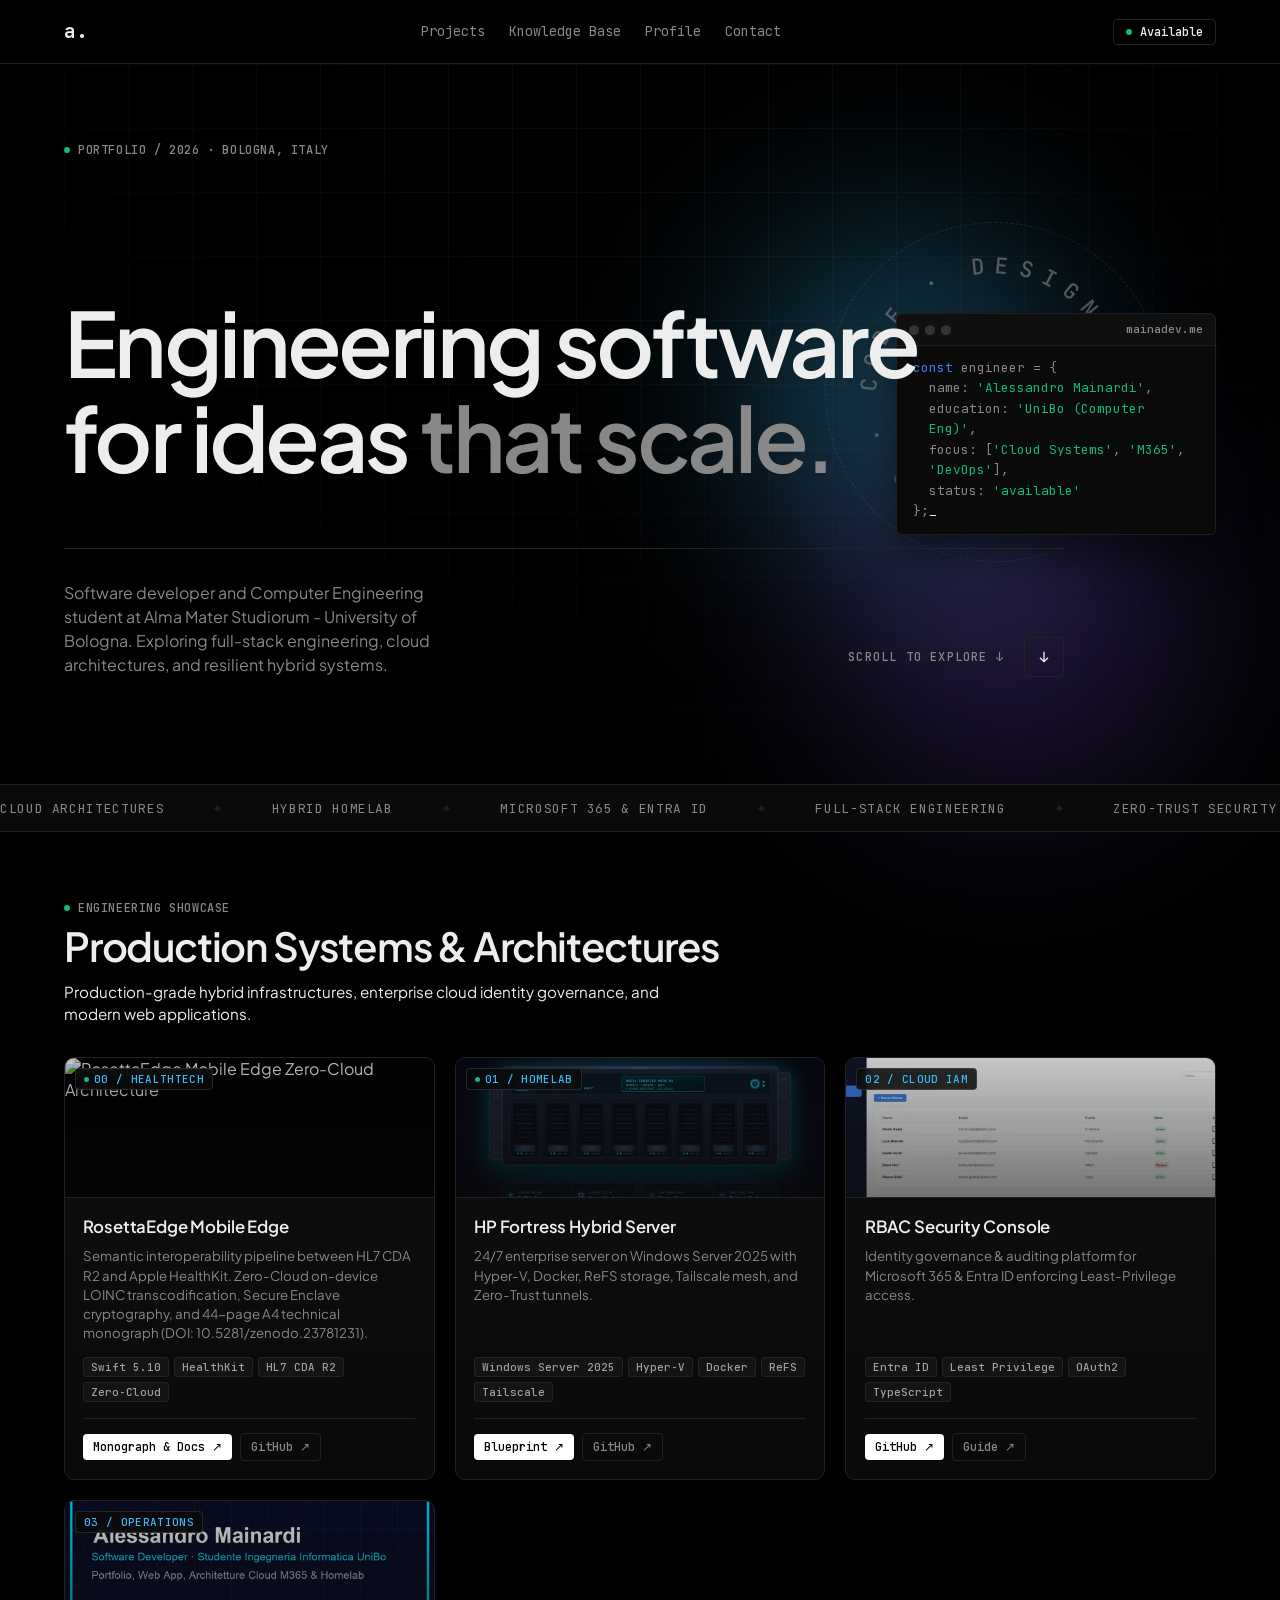
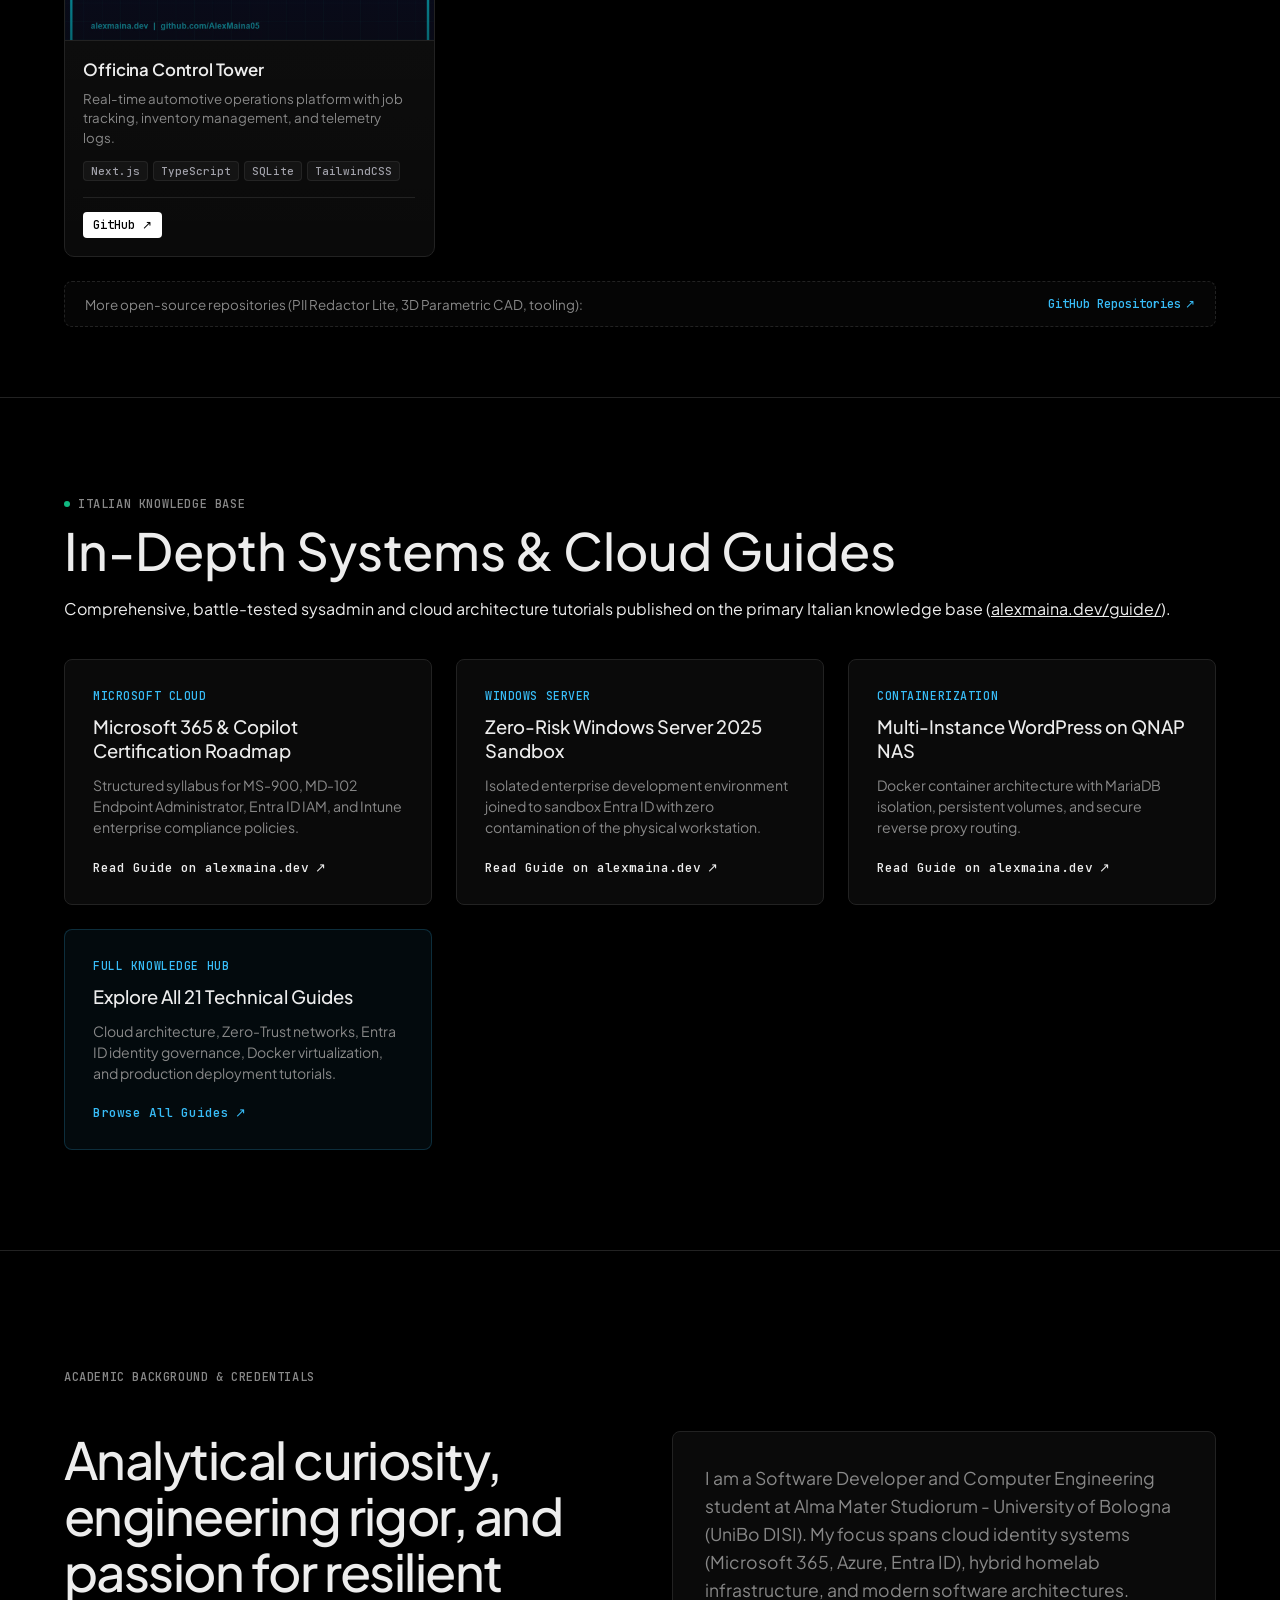
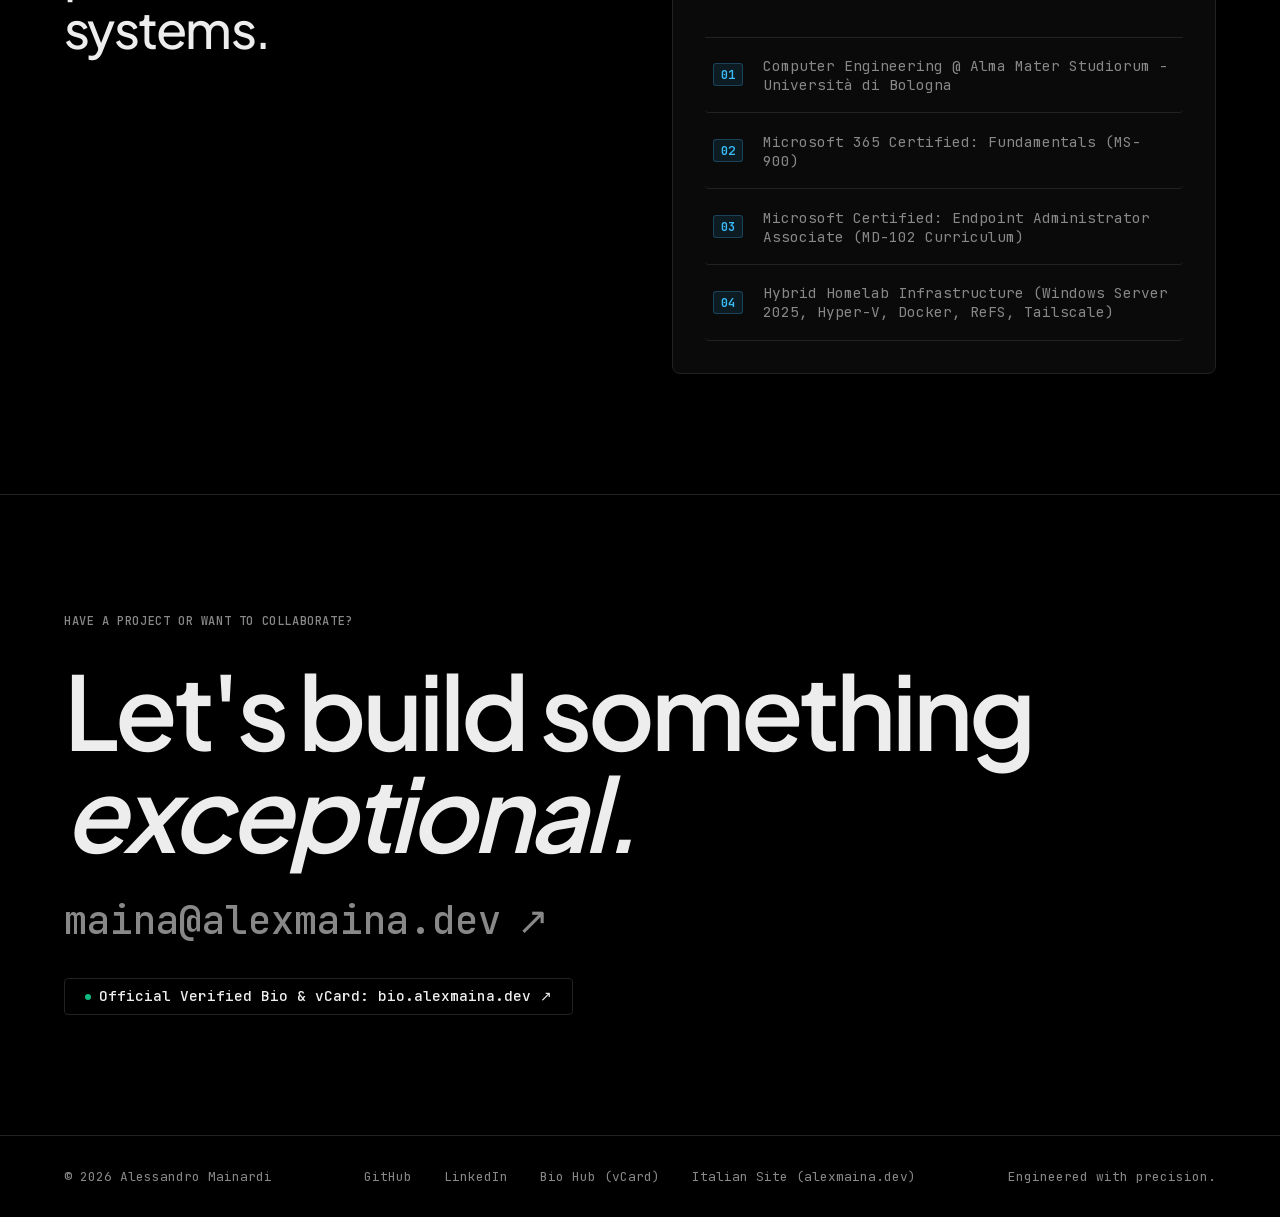
==== index.html @ 036ab837 "fix(schema): align Person entity and remove invalid affiliation QID" ====
<!doctype html>
<html lang="en">
  <head>
    <meta charset="UTF-8" />
    <meta name="viewport" content="width=device-width, initial-scale=1.0" />
    <title>Alessandro Mainardi | Software Developer & Cloud Systems</title>
    <meta name="description" content="Official English portfolio of Alessandro Mainardi. Systems engineer and UniBo student specializing in Zero-Cloud architectures, cloud identity and homelabs." />
    <meta name="author" content="Alessandro Mainardi" />
    <meta name="theme-color" content="#000000" />
    <meta name="robots" content="index, follow, max-image-preview:large, max-snippet:-1, max-video-preview:-1" />

    <!-- Canonical & Bidirectional hreflang -->
    <link rel="canonical" href="https://mainadev.me/" />
    <link rel="alternate" hreflang="en" href="https://mainadev.me/" />
    <link rel="alternate" hreflang="it" href="https://alexmaina.dev/" />
    <link rel="alternate" hreflang="x-default" href="https://alexmaina.dev/" />
    <meta http-equiv="X-Content-Type-Options" content="nosniff" />
    <meta name="referrer" content="strict-origin-when-cross-origin" />

    <!-- Open Graph / Facebook -->
    <meta property="og:site_name" content="Alessandro Mainardi (English Portfolio)" />
    <meta property="og:title" content="Alessandro Mainardi | Software Developer & Cloud Systems" />
    <meta property="og:description" content="Software developer and Computer Engineering student at Alma Mater Studiorum - University of Bologna. Specialized in cloud infrastructure, Microsoft 365, and hybrid systems." />
    <meta property="og:url" content="https://mainadev.me/" />
    <meta property="og:type" content="profile" />
    <meta property="og:locale" content="en_US" />
    <meta property="og:locale:alternate" content="it_IT" />
    <meta property="og:image" content="https://mainadev.me/assets/images/og-preview.png" />
    <meta property="og:image:width" content="1200" />
    <meta property="og:image:height" content="630" />
    <meta property="og:image:type" content="image/png" />

    <!-- Twitter Cards -->
    <meta name="twitter:card" content="summary_large_image" />
    <meta name="twitter:title" content="Alessandro Mainardi | Software Developer & Cloud Systems" />
    <meta name="twitter:description" content="Software developer and Computer Engineering student at UniBo. Specialized in cloud infrastructure, Microsoft 365, and hybrid systems." />
    <meta name="twitter:image" content="https://mainadev.me/assets/images/og-preview.png" />

    <!-- Favicons -->
    <link rel="icon" href="/favicon.ico" sizes="any" />
    <link rel="icon" type="image/svg+xml" href="data:image/svg+xml,<svg xmlns=%22http://www.w3.org/2000/svg%22 viewBox=%220 0 100 100%22><text y=%22.9em%22 font-size=%2290%22>⚡</text></svg>" />
    <link rel="apple-touch-icon" href="/assets/images/icon-192.png" />

    <!-- Preload Self-Hosted Fonts -->
    <link rel="preload" href="assets/fonts/plusjakartasans.woff2" as="font" type="font/woff2" crossorigin />
    <link rel="preload" href="assets/fonts/jetbrainsmono.woff2" as="font" type="font/woff2" crossorigin />

    <link rel="manifest" href="/manifest.json" />
    <link rel="alternate" type="application/rss+xml" title="Alessandro Mainardi - Technical Articles & Feed" href="https://alexmaina.dev/feed.xml" />
    <link rel="search" type="application/opensearchdescription+xml" title="Maina Dev" href="/opensearch.xml" />
    <link rel="author" href="/humans.txt" />
    <link rel="stylesheet" href="style.css" />

    <!-- Schema.org JSON-LD Structured Data -->
    <script type="application/ld+json">
{
  "@context": "https://schema.org",
  "@graph": [
    {
      "@type": "WebSite",
      "@id": "https://mainadev.me/#website",
      "url": "https://mainadev.me/",
      "name": "Alessandro Mainardi — Software Developer & Cloud Systems",
      "description": "Official English portfolio of Alessandro Mainardi: Software developer, Computer Engineering student at UniBo, and cloud systems builder.",
      "inLanguage": "en-US",
      "publisher": {
        "@id": "https://alexmaina.dev/#person"
      }
    },
    {
      "@type": "ProfilePage",
      "@id": "https://mainadev.me/#profilepage",
      "url": "https://mainadev.me/",
      "name": "Alessandro Mainardi — English Portfolio & Technical Showcase",
      "isPartOf": {
        "@id": "https://mainadev.me/#website"
      },
      "inLanguage": "en-US",
      "mainEntity": {
        "@id": "https://alexmaina.dev/#person"
      }
    },
    {
      "@type": "Person",
      "@id": "https://alexmaina.dev/#person",
      "name": "Alessandro Mainardi",
      "image": "https://alexmaina.dev/assets/images/profile.webp",
      "phoneticName": "/ales'sandro mai'nardi/",
      "email": "mailto:maina@alexmaina.dev",
      "contactPoint": {
        "@type": "ContactPoint",
        "email": "mailto:maina@alexmaina.dev",
        "contactType": "Technical Inquiries & Architecture Collaboration",
        "availableLanguage": [
          "Italian",
          "English"
        ]
      },
      "description": "Software Developer e studente di Ingegneria Informatica all'Alma Mater Studiorum - Università di Bologna (UniBo), specializzato in architetture cloud Microsoft 365 ed Azure, infrastrutture server ibride e sviluppo full-stack.",
      "disambiguatingDescription": "Software developer e studente di Ingegneria Informatica all'Università di Bologna (DISI UniBo, ORCID: 0009-0003-7003-7247, Wikidata: Q141886579); da non confondere con l'avvocato tributarista o lo sceneggiatore di fumetti omonimi.",
      "identifier": [
        {
          "@type": "PropertyValue",
          "propertyID": "ORCID",
          "value": "0009-0003-7003-7247",
          "url": "https://orcid.org/0009-0003-7003-7247"
        },
        {
          "@type": "PropertyValue",
          "propertyID": "Wikidata",
          "value": "Q141886579",
          "url": "https://www.wikidata.org/wiki/Q141886579"
        }
      ],
      "url": "https://alexmaina.dev/",
      "jobTitle": "Software Developer & Computer Engineering Student",
      "affiliation": {
        "@type": "EducationalOrganization",
        "name": "Alma Mater Studiorum - Università di Bologna",
        "department": {
          "@type": "EducationalOrganization",
          "name": "DISI - Dipartimento di Informatica - Scienza e Ingegneria",
          "url": "https://disi.unibo.it/"
        },
        "url": "https://www.unibo.it",
        "sameAs": [
          "https://en.wikipedia.org/wiki/University_of_Bologna",
          "https://www.wikidata.org/wiki/Q131262"
        ]
      },
      "hasOccupation": {
        "@type": "Occupation",
        "name": "Software Developer & Cloud Infrastructure Specialist",
        "occupationalCategory": "15-1252.00",
        "skills": "Microsoft 365, Azure Entra ID, Hyper-V, Docker, Windows Server 2025, ReFS, Tailscale Zero-Trust, Python, TypeScript"
      },
      "knowsLanguage": [
        {
          "@type": "Language",
          "name": "Italian",
          "alternateName": "it",
          "sameAs": "https://www.wikidata.org/wiki/Q652"
        },
        {
          "@type": "Language",
          "name": "English",
          "alternateName": "en",
          "sameAs": "https://www.wikidata.org/wiki/Q1860"
        }
      ],
      "knowsAbout": [
        {
          "@type": "DefinedTerm",
          "name": "Computer Engineering",
          "sameAs": "https://www.wikidata.org/wiki/Q428691"
        },
        {
          "@type": "DefinedTerm",
          "name": "Software Engineering",
          "sameAs": "https://www.wikidata.org/wiki/Q80993"
        },
        {
          "@type": "DefinedTerm",
          "name": "Software Architecture",
          "sameAs": "https://www.wikidata.org/wiki/Q846636"
        },
        {
          "@type": "DefinedTerm",
          "name": "Microsoft 365",
          "sameAs": "https://www.wikidata.org/wiki/Q775811"
        },
        {
          "@type": "DefinedTerm",
          "name": "Microsoft Azure",
          "sameAs": "https://www.wikidata.org/wiki/Q725967"
        },
        {
          "@type": "DefinedTerm",
          "name": "Microsoft Entra ID",
          "sameAs": "https://www.wikidata.org/wiki/Q24833870"
        },
        {
          "@type": "DefinedTerm",
          "name": "Hybrid Cloud",
          "sameAs": "https://www.wikidata.org/wiki/Q109686832"
        },
        {
          "@type": "DefinedTerm",
          "name": "Zero Trust Architecture",
          "sameAs": "https://www.wikidata.org/wiki/Q104852562"
        },
        {
          "@type": "DefinedTerm",
          "name": "Docker",
          "sameAs": "https://www.wikidata.org/wiki/Q15206305"
        },
        {
          "@type": "DefinedTerm",
          "name": "Proxmox Virtual Environment",
          "sameAs": "https://www.wikidata.org/wiki/Q344376"
        },
        {
          "@type": "DefinedTerm",
          "name": "ZFS",
          "sameAs": "https://www.wikidata.org/wiki/Q136113"
        },
        {
          "@type": "DefinedTerm",
          "name": "Caddy (web server)",
          "sameAs": "https://www.wikidata.org/wiki/Q24008327"
        },
        {
          "@type": "DefinedTerm",
          "name": "Hyper-V",
          "sameAs": "https://www.wikidata.org/wiki/Q11278"
        },
        {
          "@type": "DefinedTerm",
          "name": "Tailscale",
          "sameAs": "https://www.wikidata.org/wiki/Q141088012"
        },
        {
          "@type": "DefinedTerm",
          "name": "WireGuard",
          "sameAs": "https://www.wikidata.org/wiki/Q28975568"
        },
        {
          "@type": "DefinedTerm",
          "name": "SQLite",
          "sameAs": "https://www.wikidata.org/wiki/Q319417"
        },
        {
          "@type": "DefinedTerm",
          "name": "SQLCipher",
          "sameAs": "https://www.wikidata.org/wiki/Q62865069"
        },
        {
          "@type": "DefinedTerm",
          "name": "Apple Health",
          "sameAs": "https://www.wikidata.org/wiki/Q19863865"
        },
        {
          "@type": "DefinedTerm",
          "name": "Health Level 7 (HL7)",
          "sameAs": "https://www.wikidata.org/wiki/Q327718"
        },
        {
          "@type": "DefinedTerm",
          "name": "Fast Healthcare Interoperability Resources (FHIR)",
          "sameAs": "https://www.wikidata.org/wiki/Q19597236"
        },
        {
          "@type": "DefinedTerm",
          "name": "Logical Observation Identifiers Names and Codes (LOINC)",
          "sameAs": "https://www.wikidata.org/wiki/Q502480"
        },
        {
          "@type": "DefinedTerm",
          "name": "Python",
          "sameAs": "https://www.wikidata.org/wiki/Q28865"
        },
        {
          "@type": "DefinedTerm",
          "name": "TypeScript",
          "sameAs": "https://www.wikidata.org/wiki/Q978185"
        },
        {
          "@type": "DefinedTerm",
          "name": "Next.js",
          "sameAs": "https://www.wikidata.org/wiki/Q56062435"
        },
        {
          "@type": "DefinedTerm",
          "name": "ReFS",
          "sameAs": "https://www.wikidata.org/wiki/Q1445119"
        }
      ],
      "sameAs": [
        "https://alexmaina.dev",
        "https://bio.alexmaina.dev",
        "https://mainadev.me",
        "https://github.com/AlexMaina05",
        "https://www.linkedin.com/in/alessandro-mainardi-ab812823b/",
        "https://x.com/Alex_Maina_",
        "https://www.instagram.com/_alessandro_mainardi_",
        "https://www.youtube.com/@Alex_Maina",
        "https://orcid.org/0009-0003-7003-7247",
        "https://www.wikidata.org/wiki/Q141886579",
        "https://keybase.io/alexmaina"
      ],
      "address": {
        "@type": "PostalAddress",
        "addressLocality": "Bologna",
        "addressRegion": "BO",
        "addressCountry": "IT"
      },
      "homeLocation": {
        "@type": "Place",
        "name": "Bologna, Italy",
        "sameAs": "https://www.wikidata.org/wiki/Q1891",
        "geo": {
          "@type": "GeoCoordinates",
          "latitude": 44.494887,
          "longitude": 11.342616
        }
      },
      "hasCredential": [
        {
          "@type": "EducationalOccupationalCredential",
          "name": "Corso di Laurea in Ingegneria Informatica (Classe L-8 Ingegneria dell'Informazione) — In Corso",
          "credentialCategory": "degree",
          "educationalLevel": "Bachelor of Science (B.Sc. Candidate) - In Corso",
          "recognizedBy": {
            "@type": "EducationalOrganization",
            "name": "Alma Mater Studiorum - Università di Bologna",
            "url": "https://www.unibo.it/"
          }
        },
        {
          "@type": "EducationalOccupationalCredential",
          "name": "Microsoft 365 Certified: Fundamentals (MS-900)",
          "credentialCategory": "certification",
          "url": "https://learn.microsoft.com/certifications/exams/ms-900/",
          "recognizedBy": {
            "@type": "Organization",
            "name": "Microsoft",
            "url": "https://www.microsoft.com"
          }
        },
        {
          "@type": "EducationalOccupationalCredential",
          "name": "Microsoft Certified: Endpoint Administrator Associate (MD-102 Curriculum)",
          "credentialCategory": "certification",
          "url": "https://learn.microsoft.com/certifications/exams/md-102/",
          "recognizedBy": {
            "@type": "Organization",
            "name": "Microsoft",
            "url": "https://www.microsoft.com"
          }
        },
        {
          "@type": "EducationalOccupationalCredential",
          "name": "Configuring and Operating a Hybrid Cloud with Microsoft Azure Stack Hub (Specializzazione AZ-600)",
          "credentialCategory": "certification",
          "url": "https://alexmaina.dev/corso-az-600-azure-stack-hub-hybrid-cloud/",
          "recognizedBy": {
            "@type": "Organization",
            "name": "Microsoft",
            "url": "https://www.microsoft.com"
          }
        }
      ],
      "givenName": "Alessandro",
      "familyName": "Mainardi",
      "subjectOf": [
        {
          "@type": "ProfilePage",
          "@id": "https://alexmaina.dev/about/#profilepage",
          "name": "Chi Sono | Alessandro Mainardi",
          "url": "https://alexmaina.dev/about/"
        },
        {
          "@type": "WebSite",
          "@id": "https://bio.alexmaina.dev/#hub",
          "name": "Alessandro Mainardi — Official Identity Hub",
          "url": "https://bio.alexmaina.dev/"
        }
      ],
      "gender": "https://schema.org/Male",
      "nationality": {
        "@type": "Country",
        "name": "Italy",
        "sameAs": "https://www.wikidata.org/wiki/Q38"
      },
      "publishingPrinciples": "https://alexmaina.dev/privacy/",
      "mainEntityOfPage": "https://alexmaina.dev/#person",
      "creator": [
        {
          "@type": "SoftwareApplication",
          "@id": "https://alexmaina.dev/RosettaEdge/#software",
          "name": "RosettaEdge — Mobile Edge Zero-Cloud"
        },
        {
          "@type": "SoftwareSourceCode",
          "@id": "https://alexmaina.dev/#software-hp-fortress",
          "name": "HP Fortress Windows Server Automation"
        },
        {
          "@type": "SoftwareSourceCode",
          "@id": "https://alexmaina.dev/#software-rbac-console",
          "name": "Entra ID RBAC Management Console"
        },
        {
          "@type": "SoftwareSourceCode",
          "@id": "https://alexmaina.dev/#software-officina-control-tower",
          "name": "Officina Control Tower"
        }
      ],
      "author": [
        {
          "@type": "ScholarlyArticle",
          "@id": "https://alexmaina.dev/RosettaEdge/#monografia",
          "name": "RosettaEdge Monografia Tecnica FSE 2.0 & Apple HealthKit"
        }
      ],
      "memberOf": [
        {
          "@type": "EducationalOrganization",
          "name": "Alma Mater Studiorum - Università di Bologna",
          "department": {
            "@type": "EducationalOrganization",
            "name": "DISI - Dipartimento di Informatica - Scienza e Ingegneria",
            "url": "https://disi.unibo.it/"
          },
          "url": "https://www.unibo.it/",
          "sameAs": [
            "https://en.wikipedia.org/wiki/University_of_Bologna",
            "https://www.wikidata.org/wiki/Q131262"
          ]
        }
      ]
    },
    {
      "@type": "SoftwareSourceCode",
      "@id": "https://alexmaina.dev/hp-fortress-homelab/#app",
      "name": "HP Fortress Hybrid Server",
      "image": {
        "@type": "ImageObject",
        "url": "https://alexmaina.dev/assets/images/hp-fortress.webp",
        "contentUrl": "https://alexmaina.dev/assets/images/hp-fortress.webp",
        "caption": "HP Fortress Hybrid Homelab Server Chassis",
        "creator": {
          "@id": "https://alexmaina.dev/#person"
        },
        "copyrightNotice": "© 2026 Alessandro Mainardi"
      },
      "description": "24/7 enterprise server on Windows Server 2025 with Hyper-V, Docker, ReFS storage, Tailscale mesh, and Zero-Trust tunnels.",
      "url": "https://alexmaina.dev/hp-fortress-homelab/",
      "applicationCategory": "ServerApplication",
      "operatingSystem": "Windows Server 2025",
      "runtimePlatform": "Hyper-V, Docker, ReFS, Tailscale",
      "programmingLanguage": [
        {
          "@type": "ComputerLanguage",
          "name": "PowerShell",
          "sameAs": "https://www.wikidata.org/wiki/Q840410"
        }
      ],
      "license": "https://opensource.org/licenses/MIT",
      "codeRepository": "https://github.com/AlexMaina05/hp-fortress-homelab",
      "author": {
        "@id": "https://alexmaina.dev/#person"
      },
      "featureList": [
        "Hyper-V bare-metal hardware isolation",
        "Docker Compose microservices orchestration",
        "Resilient ReFS & Storage Spaces pooling",
        "Encrypted Zero-Trust mesh overlay network via Tailscale",
        "Cloudflare Zero-Trust tunnels for secure public exposure"
      ]
    },
    {
      "@type": "SoftwareSourceCode",
      "@id": "https://github.com/AlexMaina05/rbac-console#app",
      "name": "RBAC Security Console",
      "description": "Identity governance & auditing platform for Microsoft 365 & Entra ID enforcing Least-Privilege access.",
      "url": "https://github.com/AlexMaina05/rbac-console",
      "applicationCategory": "SecurityApplication",
      "operatingSystem": "Web, Cloud",
      "runtimePlatform": "Microsoft 365, Azure Entra ID",
      "programmingLanguage": [
        {
          "@type": "ComputerLanguage",
          "name": "TypeScript",
          "sameAs": "https://www.wikidata.org/wiki/Q978185"
        }
      ],
      "license": "https://opensource.org/licenses/MIT",
      "codeRepository": "https://github.com/AlexMaina05/rbac-console",
      "author": {
        "@id": "https://alexmaina.dev/#person"
      }
    },
    {
      "@type": "SoftwareSourceCode",
      "@id": "https://github.com/AlexMaina05/auto-se#app",
      "name": "Officina Control Tower",
      "description": "Real-time automotive operations platform with job tracking, inventory management, and telemetry logs.",
      "url": "https://github.com/AlexMaina05/auto-se",
      "applicationCategory": "BusinessApplication",
      "operatingSystem": "Web, Cross-platform",
      "runtimePlatform": "Next.js, TypeScript, SQLite",
      "programmingLanguage": [
        {
          "@type": "ComputerLanguage",
          "name": "TypeScript",
          "sameAs": "https://www.wikidata.org/wiki/Q978185"
        }
      ],
      "license": "https://opensource.org/licenses/MIT",
      "codeRepository": "https://github.com/AlexMaina05/auto-se",
      "author": {
        "@id": "https://alexmaina.dev/#person"
      },
      "featureList": [
        "Real-time vehicle repair workflow tracking",
        "Interactive fleet management dashboard",
        "Modular Next.js and TypeScript architecture",
        "High-performance embedded SQLite database"
      ]
    },
    {
      "@type": "SoftwareApplication",
      "@id": "https://alexmaina.dev/RosettaEdge/#software",
      "name": "RosettaEdge",
      "alternateName": "RosettaEdge iOS/watchOS",
      "sameAs": "https://www.wikidata.org/wiki/Q142075894",
      "applicationCategory": "HealthApplication",
      "operatingSystem": "iOS 17+, watchOS 10+",
      "url": "https://alexmaina.dev/RosettaEdge/",
      "downloadUrl": "https://github.com/AlexMaina05/RosettaEdge/releases",
      "codeRepository": "https://github.com/AlexMaina05/RosettaEdge",
      "identifier": "10.5281/zenodo.23781231",
      "author": {
        "@id": "https://alexmaina.dev/#person"
      },
      "description": "Zero-Cloud mobile health gateway enabling real-time bidirectional interoperability between Italian Electronic Health Record (FSE 2.0 / HL7 CDA R2) and Apple HealthKit.",
      "featureList": [
        "Zero-Cloud edge architecture on Apple Silicon",
        "Bidirectional HL7 CDA R2 to HealthKit transcoding",
        "Deterministic local validation against LOINC & UCUM",
        "AES-256-GCM encrypted persistence with biometric access"
      ]
    },
    {
      "@type": "SiteNavigationElement",
      "@id": "https://mainadev.me/#navigation",
      "name": "Primary Navigation",
      "hasPart": [
        {
          "@type": "SiteNavigationElement",
          "name": "Home & Showcase",
          "description": "Featured projects, enterprise homelab, and engineering highlights.",
          "url": "https://mainadev.me/"
        },
        {
          "@type": "SiteNavigationElement",
          "name": "Italian Hub",
          "description": "Official Italian portfolio, technical documentation, and sysadmin guides.",
          "url": "https://alexmaina.dev/"
        },
        {
          "@type": "SiteNavigationElement",
          "name": "Bio Hub & vCard",
          "description": "Official mobile identity card and verified contact credentials.",
          "url": "https://bio.alexmaina.dev/"
        }
      ]
    }
  ]
}
</script>
  
  </head>
  <body>
    <a href="#main-content" class="skip-link">Skip to main content</a>
    <div class="noise" aria-hidden="true"></div>
    <header class="site-header">
      <a class="wordmark" href="#main-content" aria-label="Alessandro Mainardi, back to top">a.</a>
      <nav aria-label="Main Navigation" itemscope itemtype="https://schema.org/SiteNavigationElement">
        <a href="#work">Projects</a>
        <a href="#docs">Knowledge Base</a>
        <a href="#about">Profile</a>
        <a href="#contact">Contact</a>
      </nav>
      <a class="availability" href="mailto:maina@alexmaina.dev"><span></span> Available</a>
    </header>

    <main id="main-content" tabindex="-1">
      <!-- Hero Section -->
      <section class="hero section">
        <p class="eyebrow"><span class="live-dot"></span> Portfolio / 2026 · Bologna, Italy</p>
        <div class="hero-copy">
          <h1>Engineering software for ideas <span>that scale.</span></h1>
          <div class="hero-bottom">
            <p>Software developer and Computer Engineering student at Alma Mater Studiorum - University of Bologna. Exploring full-stack engineering, cloud architectures, and resilient hybrid systems.</p>
            <div class="hero-explore">
              <span>SCROLL TO EXPLORE &darr;</span>
              <a class="round-link" href="#work" aria-label="Explore featured projects">
                <svg viewBox="0 0 24 24" aria-hidden="true"><path d="M12 4v15M6 13l6 6 6-6" /></svg>
              </a>
            </div>
          </div>
        </div>
        <div class="hero-visuals" aria-hidden="true">
          <div class="hero-glow glow-1"></div>
          <div class="hero-glow glow-2"></div>
          <div class="hero-orbit">
            <svg viewBox="0 0 200 200" xmlns="http://www.w3.org/2000/svg">
              <path id="circlePath" d="M 100, 100 m -70, 0 a 70,70 0 1,1 140,0 a 70,70 0 1,1 -140,0" fill="none" />
              <text><textPath href="#circlePath" startOffset="0%">CODE · DESIGN · BUILD · CLOUD · SYSTEMS · CODE · </textPath></text>
            </svg>
          </div>
        </div>
      </section>

      <!-- Competency Ticker -->
      <section class="ticker" aria-label="Core Competencies">
        <div class="ticker-track">
          <span>Cloud Architectures</span><i>✦</i>
          <span>Hybrid Homelab</span><i>✦</i>
          <span>Microsoft 365 & Entra ID</span><i>✦</i>
          <span>Full-Stack Engineering</span><i>✦</i>
          <span>Zero-Trust Security</span><i>✦</i>
          <span>Python & Docker</span><i>✦</i>
          <span>Cloud Architectures</span><i>✦</i>
          <span>Hybrid Homelab</span><i>✦</i>
          <span>Microsoft 365 & Entra ID</span><i>✦</i>
        </div>
      </section>

                  <!-- Work Section -->
      <section class="work section" id="work">
        <div class="section-intro">
          <p class="eyebrow"><span class="live-dot"></span> Engineering Showcase</p>
          <h2>Production Systems & Architectures</h2>
          <p>Production-grade hybrid infrastructures, enterprise cloud identity governance, and modern web applications.</p>
        </div>
        <div class="project-grid">
                    <!-- Project 00: RosettaEdge Mobile Edge -->
          <article class="project-card">
            <div class="project-media">
              <img src="https://alexmaina.dev/RosettaEdge/assets/images/rosetta-edge.webp" alt="RosettaEdge Mobile Edge Zero-Cloud Architecture" width="600" height="340" loading="lazy" decoding="async" />
              <div class="project-media-overlay"></div>
              <span class="project-badge"><span class="status-dot"></span> 00 / HealthTech</span>
            </div>
            <div class="project-body">
              <h3 class="project-title">RosettaEdge Mobile Edge</h3>
              <p class="project-desc">Semantic interoperability pipeline between HL7 CDA R2 and Apple HealthKit. Zero-Cloud on-device LOINC transcodification, Secure Enclave cryptography, and 44-page A4 technical monograph (DOI: 10.5281/zenodo.23781231).</p>
              <div class="project-tags">
                <span>Swift 5.10</span>
                <span>HealthKit</span>
                <span>HL7 CDA R2</span>
                <span>Zero-Cloud</span>
              </div>
              <div class="project-footer">
                <a href="https://alexmaina.dev/RosettaEdge/" target="_blank" rel="noopener" class="project-link-primary">
                  Monograph &amp; Docs ↗
                </a>
                <a href="https://github.com/AlexMaina05/RosettaEdge" target="_blank" rel="noopener noreferrer" class="project-link-secondary">
                  GitHub ↗
                </a>
              </div>
            </div>
          </article>

<!-- Project 1: HP Fortress -->
          <article class="project-card">
            <div class="project-media">
              <img src="assets/images/hp-fortress.webp" alt="HP Fortress Server Infrastructure Architecture" width="600" height="340" loading="eager" decoding="async" />
              <div class="project-media-overlay"></div>
              <span class="project-badge"><span class="status-dot"></span> 01 / Homelab</span>
            </div>
            <div class="project-body">
              <h3 class="project-title">HP Fortress Hybrid Server</h3>
              <p class="project-desc">24/7 enterprise server on Windows Server 2025 with Hyper-V, Docker, ReFS storage, Tailscale mesh, and Zero-Trust tunnels.</p>
              <div class="project-tags">
                <span>Windows Server 2025</span>
                <span>Hyper-V</span>
                <span>Docker</span>
                <span>ReFS</span>
                <span>Tailscale</span>
              </div>
              <div class="project-footer">
                <a href="https://alexmaina.dev/hp-fortress-homelab/" target="_blank" rel="noopener" class="project-link-primary">
                  Blueprint ↗
                </a>
                <a href="https://github.com/AlexMaina05/hp-fortress-homelab" target="_blank" rel="noopener noreferrer" class="project-link-secondary">
                  GitHub ↗
                </a>
              </div>
            </div>
          </article>

          <!-- Project 2: RBAC Security Console -->
          <article class="project-card">
            <div class="project-media">
              <img src="assets/images/rbac-console.webp" alt="RBAC Console UI and Auditing Metrics" width="600" height="340" loading="lazy" decoding="async" />
              <div class="project-media-overlay"></div>
              <span class="project-badge">02 / Cloud IAM</span>
            </div>
            <div class="project-body">
              <h3 class="project-title">RBAC Security Console</h3>
              <p class="project-desc">Identity governance & auditing platform for Microsoft 365 & Entra ID enforcing Least-Privilege access.</p>
              <div class="project-tags">
                <span>Entra ID</span>
                <span>Least Privilege</span>
                <span>OAuth2</span>
                <span>TypeScript</span>
              </div>
              <div class="project-footer">
                <a href="https://github.com/AlexMaina05/rbac-console" target="_blank" rel="noopener noreferrer" class="project-link-primary">
                  GitHub ↗
                </a>
                <a href="https://alexmaina.dev/ms365/" target="_blank" rel="noopener" class="project-link-secondary">
                  Guide ↗
                </a>
              </div>
            </div>
          </article>

          <!-- Project 3: Officina Control Tower -->
          <article class="project-card">
            <div class="project-media">
              <img src="assets/images/og-preview.webp" alt="Officina Control Tower Workflow Platform" width="600" height="340" loading="lazy" decoding="async" />
              <div class="project-media-overlay"></div>
              <span class="project-badge">03 / Operations</span>
            </div>
            <div class="project-body">
              <h3 class="project-title">Officina Control Tower</h3>
              <p class="project-desc">Real-time automotive operations platform with job tracking, inventory management, and telemetry logs.</p>
              <div class="project-tags">
                <span>Next.js</span>
                <span>TypeScript</span>
                <span>SQLite</span>
                <span>TailwindCSS</span>
              </div>
              <div class="project-footer">
                <a href="https://github.com/AlexMaina05/auto-se" target="_blank" rel="noopener noreferrer" class="project-link-primary">
                  GitHub ↗
                </a>
              </div>
            </div>
          </article>

          <!-- Open-Source Repositories Strip -->
          <div class="project-repo-strip">
            <p>More open-source repositories (PII Redactor Lite, 3D Parametric CAD, tooling):</p>
            <a href="https://github.com/AlexMaina05?tab=repositories" target="_blank" rel="noopener noreferrer">
              GitHub Repositories <span>↗</span>
            </a>
          </div>
        </div>
      </section>

      <!-- Knowledge Base Cross-Link Section -->
      <section class="docs-hub section" id="docs">
        <div class="section-intro">
          <p class="eyebrow"><span class="live-dot"></span> Italian Knowledge Base</p>
          <h2 style="font-size: clamp(2rem, 4vw, 3.2rem); margin: 0.5rem 0 1rem; font-weight: 500;">In-Depth Systems & Cloud Guides</h2>
          <p>Comprehensive, battle-tested sysadmin and cloud architecture tutorials published on the primary Italian knowledge base (<a href="https://alexmaina.dev/guide/" target="_blank" rel="noopener" style="color: var(--text-color); text-decoration: underline;">alexmaina.dev/guide/</a>).</p>
        </div>
        <div class="docs-grid">
          <a class="doc-card" href="https://alexmaina.dev/ms365/" target="_blank" rel="noopener">
            <div>
              <div class="doc-tag">Microsoft Cloud</div>
              <h3>Microsoft 365 & Copilot Certification Roadmap</h3>
              <p>Structured syllabus for MS-900, MD-102 Endpoint Administrator, Entra ID IAM, and Intune enterprise compliance policies.</p>
            </div>
            <div class="doc-link">Read Guide on alexmaina.dev <span>↗</span></div>
          </a>

          <a class="doc-card" href="https://alexmaina.dev/configurazione-developer-zerorisk/" target="_blank" rel="noopener">
            <div>
              <div class="doc-tag">Windows Server</div>
              <h3>Zero-Risk Windows Server 2025 Sandbox</h3>
              <p>Isolated enterprise development environment joined to sandbox Entra ID with zero contamination of the physical workstation.</p>
            </div>
            <div class="doc-link">Read Guide on alexmaina.dev <span>↗</span></div>
          </a>

          <a class="doc-card" href="https://alexmaina.dev/wordpress-su-nas/" target="_blank" rel="noopener">
            <div>
              <div class="doc-tag">Containerization</div>
              <h3>Multi-Instance WordPress on QNAP NAS</h3>
              <p>Docker container architecture with MariaDB isolation, persistent volumes, and secure reverse proxy routing.</p>
            </div>
            <div class="doc-link">Read Guide on alexmaina.dev <span>↗</span></div>
          </a>

          <a class="doc-card" href="https://alexmaina.dev/guide/" target="_blank" rel="noopener" style="background: rgba(56, 189, 248, 0.05); border-color: rgba(56, 189, 248, 0.2);">
            <div>
              <div class="doc-tag" style="color: #38bdf8;">Full Knowledge Hub</div>
              <h3>Explore All 21 Technical Guides</h3>
              <p>Cloud architecture, Zero-Trust networks, Entra ID identity governance, Docker virtualization, and production deployment tutorials.</p>
            </div>
            <div class="doc-link" style="color: #38bdf8;">Browse All Guides <span>↗</span></div>
          </a>
        </div>
      </section>

      <!-- About Section -->
      <section class="about section" id="about">
        <p class="eyebrow">Academic Background & Credentials</p>
        <div class="about-grid">
          <h2>Analytical curiosity, engineering rigor, and passion for resilient systems.</h2>
          <div class="about-copy">
            <p>I am a Software Developer and Computer Engineering student at Alma Mater Studiorum - University of Bologna (UniBo DISI). My focus spans cloud identity systems (Microsoft 365, Azure, Entra ID), hybrid homelab infrastructure, and modern software architectures.</p>
            <ul>
              <li><span>01</span> Computer Engineering @ Alma Mater Studiorum - Università di Bologna</li>
              <li><span>02</span> Microsoft 365 Certified: Fundamentals (MS-900)</li>
              <li><span>03</span> Microsoft Certified: Endpoint Administrator Associate (MD-102 Curriculum)</li>
              <li><span>04</span> Hybrid Homelab Infrastructure (Windows Server 2025, Hyper-V, Docker, ReFS, Tailscale)</li>
            </ul>
          </div>
        </div>
      </section>

      <!-- Contact Section -->
      <section class="contact section" id="contact">
        <p class="eyebrow">Have a project or want to collaborate?</p>
        <h2>Let's build something<br /><em>exceptional.</em></h2>
        <div>
          <a class="email-link" href="mailto:maina@alexmaina.dev">maina@alexmaina.dev <span>↗</span></a>
        </div>
        <div style="margin-top: 2rem;">
          <a href="https://bio.alexmaina.dev/" target="_blank" rel="noopener" class="availability" style="display: inline-flex; padding: 10px 20px; font-size: 0.9rem;">
            <span></span> Official Verified Bio & vCard: bio.alexmaina.dev ↗
          </a>
        </div>
      </section>
    </main>

    <footer>
      <p>© <span id="year"></span> Alessandro Mainardi</p>
      <div>
        <a href="https://github.com/AlexMaina05" target="_blank" rel="noreferrer">GitHub</a>
        <a href="https://www.linkedin.com/in/alessandro-mainardi-ab812823b/" target="_blank" rel="noreferrer">LinkedIn</a>
        <a href="https://bio.alexmaina.dev/" target="_blank" rel="noopener">Bio Hub (vCard)</a>
        <a href="https://alexmaina.dev/" target="_blank" rel="noopener">Italian Site (alexmaina.dev)</a>
      </div>
      <p>Engineered with precision.</p>
    </footer>

    <script src="script.js" defer></script>
  </body>
</html>
---- style.css ----
/* ==========================================================================
   ALESSANDRO MAINARDI — DEVELOPER PORTFOLIO
   Minimal, Professional Tech Aesthetic
   ========================================================================== */

/* --- Self-Hosted Local Fonts --- */
@font-face {
  font-family: 'Plus Jakarta Sans';
  font-style: normal;
  font-weight: 400 800;
  font-display: swap;
  src: url('assets/fonts/plusjakartasans.woff2') format('woff2');
}

@font-face {
  font-family: 'JetBrains Mono';
  font-style: normal;
  font-weight: 400 700;
  font-display: swap;
  src: url('assets/fonts/jetbrainsmono.woff2') format('woff2');
}

:root {
  --bg-color: #000000;
  --bg-panel: #0a0a0a;
  --text-color: #ededed;
  --text-muted: #888888;
  --border-color: #222222;
  --border-hover: #444444;
  --accent-color: #ffffff;
  
  --font-sans: "Plus Jakarta Sans", -apple-system, BlinkMacSystemFont, sans-serif;
  --font-mono: "JetBrains Mono", monospace;
}

* {
  box-sizing: border-box;
}

.skip-link {
  position: absolute;
  top: -60px;
  left: 1rem;
  background: var(--accent-color, #ffffff);
  color: var(--bg-color, #000000);
  padding: 0.5rem 1rem;
  font-weight: 700;
  text-decoration: none;
  z-index: 9999;
  border-radius: 4px;
  transition: top 0.2s ease;
}
.skip-link:focus {
  top: 1rem;
  outline: 2px solid #38bdf8;
}

html {
  scroll-behavior: smooth;
}

body {
  margin: 0;
  background: var(--bg-color);
  color: var(--text-color);
  font-family: var(--font-sans);
  overflow-x: hidden;
  -webkit-font-smoothing: antialiased;
}

/* Subtle grid background */
body::before {
  content: "";
  position: fixed;
  inset: 0;
  z-index: -2;
  background-image: 
    linear-gradient(var(--border-color) 1px, transparent 1px),
    linear-gradient(90deg, var(--border-color) 1px, transparent 1px);
  background-size: 64px 64px;
  opacity: 0.3;
  mask-image: radial-gradient(circle at 50% 0%, black 20%, transparent 80%);
  -webkit-mask-image: radial-gradient(circle at 50% 0%, black 20%, transparent 80%);
}

a {
  color: inherit;
  text-decoration: none;
}

::selection {
  background: var(--text-color);
  color: var(--bg-color);
}

/* ==========================================================================
   Typography & Utilities
   ========================================================================== */

.eyebrow {
  margin: 0;
  color: var(--text-muted);
  font: 500 0.75rem/1 var(--font-mono);
  text-transform: uppercase;
  letter-spacing: 0.05em;
  display: flex;
  align-items: center;
  gap: 8px;
}

.section {
  padding-left: 5vw;
  padding-right: 5vw;
}

.reveal {
  opacity: 0;
  transform: translateY(10px);
  transition: opacity 0.5s ease, transform 0.5s ease;
}

.reveal.is-visible {
  opacity: 1;
  transform: translateY(0);
}

/* ==========================================================================
   Header & Navigation
   ========================================================================== */

.site-header {
  height: 64px;
  padding: 0 5vw;
  display: flex;
  align-items: center;
  justify-content: space-between;
  border-bottom: 1px solid var(--border-color);
  position: sticky;
  top: 0;
  z-index: 50;
  background: rgba(0, 0, 0, 0.8);
  backdrop-filter: blur(12px);
  -webkit-backdrop-filter: blur(12px);
}

.wordmark {
  font: 700 1.2rem/1 var(--font-mono);
  color: var(--text-color);
}

nav {
  display: flex;
  gap: 1.5rem;
}

nav a {
  font: 400 0.85rem/1 var(--font-mono);
  color: var(--text-muted);
  transition: color 0.2s;
}

nav a:hover {
  color: var(--text-color);
}

.availability {
  font: 500 0.75rem/1 var(--font-mono);
  display: flex;
  gap: 0.5rem;
  align-items: center;
  color: var(--text-color);
  padding: 6px 12px;
  border: 1px solid var(--border-color);
  border-radius: 4px;
  transition: background 0.2s, border-color 0.2s;
}

.availability:hover {
  background: var(--bg-panel);
  border-color: var(--border-hover);
}

.availability span,
.live-dot,
.project-badge .status-dot {
  width: 6px;
  height: 6px;
  display: inline-block;
  background: #10b981;
  border-radius: 50%;
  box-shadow: 0 0 0 0 rgba(16, 185, 129, 0.7);
  animation: statusPulse 2s cubic-bezier(0.4, 0, 0.6, 1) infinite;
}

@keyframes statusPulse {
  0% {
    transform: scale(0.95);
    box-shadow: 0 0 0 0 rgba(16, 185, 129, 0.75);
  }
  70% {
    transform: scale(1.05);
    box-shadow: 0 0 0 6px rgba(16, 185, 129, 0);
  }
  100% {
    transform: scale(0.95);
    box-shadow: 0 0 0 0 rgba(16, 185, 129, 0);
  }
}

/* ==========================================================================
   Hero Section
   ========================================================================== */

.hero {
  min-height: 80vh;
  padding-top: 80px;
  display: flex;
  flex-direction: column;
  position: relative;
}

.hero-copy {
  margin: auto 0;
  max-width: 1000px;
  position: relative;
  z-index: 10;
}

.hero h1 {
  margin: 2rem 0;
  font-family: var(--font-sans);
  font-size: clamp(3rem, 7vw, 6.5rem);
  line-height: 1.05;
  letter-spacing: -0.04em;
  font-weight: 600;
  text-wrap: balance;
  color: var(--text-color);
}

.hero h1 span {
  color: var(--text-muted);
}

.hero-bottom {
  display: flex;
  justify-content: space-between;
  align-items: flex-end;
  border-top: 1px solid var(--border-color);
  padding-top: 2rem;
  margin-top: 4rem;
}

.hero-bottom p {
  max-width: 400px;
  margin: 0;
  font-size: 1rem;
  line-height: 1.5;
  color: var(--text-muted);
}

.hero-explore {
  display: flex;
  align-items: center;
  gap: 20px;
}

.hero-explore span {
  color: var(--text-muted);
  font: 500 0.75rem var(--font-mono);
  letter-spacing: 0.1em;
}

.round-link {
  width: 40px;
  height: 40px;
  display: grid;
  place-items: center;
  border-radius: 4px;
  border: 1px solid var(--border-color);
  color: var(--text-color);
  transition: 0.2s;
}

.round-link svg {
  width: 16px;
  fill: none;
  stroke: currentColor;
  stroke-width: 2;
}

.round-link:hover {
  background: var(--text-color);
  color: var(--bg-color);
}

/* Developer Console */
.hero-console {
  position: absolute;
  right: 5vw;
  top: 50%;
  transform: translateY(-50%);
  width: 320px;
  background: var(--bg-panel);
  border: 1px solid var(--border-color);
  border-radius: 6px;
  font: 400 0.8rem/1.6 var(--font-mono);
  color: var(--text-muted);
  box-shadow: 0 20px 40px rgba(0, 0, 0, 0.5);
  overflow: hidden;
}

.console-bar {
  height: 32px;
  padding: 0 12px;
  display: flex;
  align-items: center;
  gap: 6px;
  border-bottom: 1px solid var(--border-color);
  background: rgba(255, 255, 255, 0.02);
}

.console-bar span { width: 10px; height: 10px; border-radius: 50%; background: #333; }
.console-bar b { margin-left: auto; font-weight: 500; font-size: 0.7rem; color: var(--text-muted); }

.hero-console p { margin: 0; padding: 0 16px; }
.hero-console p:first-of-type { padding-top: 12px; }
.hero-console p:last-of-type { padding-bottom: 12px; }
.hero-console .indent { padding-left: 2rem; }
.hero-console i { color: #3b82f6; font-style: normal; } /* const */
.hero-console strong { color: #10b981; font-weight: normal; } /* string */
.hero-console em { color: var(--text-color); font-style: normal; animation: blink 1s steps(2) infinite; }

@keyframes blink { 50% { opacity: 0; } }

/* ==========================================================================
   Ticker
   ========================================================================== */

.ticker {
  border-top: 1px solid var(--border-color);
  border-bottom: 1px solid var(--border-color);
  background: var(--bg-panel);
  height: 48px;
  display: flex;
  align-items: center;
  overflow: hidden;
}

.ticker-track {
  white-space: nowrap;
  display: flex;
  align-items: center;
  gap: 3rem;
  font: 400 0.8rem var(--font-mono);
  text-transform: uppercase;
  letter-spacing: 0.05em;
  color: var(--text-muted);
  animation: scroll 30s linear infinite;
}

.ticker-track i {
  color: var(--border-color);
  font-style: normal;
}

@keyframes scroll {
  to { transform: translateX(-50%); }
}

/* ==========================================================================
   Work / Engineering Projects (Ultra-Compact Modern Grid)
   ========================================================================== */

.work {
  padding-top: 70px;
  padding-bottom: 70px;
}

.work .section-intro {
  margin-bottom: 2rem;
}

.work .section-intro h2 {
  font-size: clamp(1.8rem, 3.5vw, 2.5rem);
  font-weight: 600;
  letter-spacing: -0.03em;
  margin: 0.4rem 0 0.6rem;
  color: var(--text-color);
}

.work .section-intro p:last-child {
  font-size: 0.95rem;
  line-height: 1.45;
  max-width: 600px;
  margin: 0;
}

.project-grid {
  display: grid;
  grid-template-columns: repeat(3, 1fr);
  gap: 1.25rem;
}

.project-card {
  background: linear-gradient(180deg, rgba(255, 255, 255, 0.02) 0%, rgba(255, 255, 255, 0) 100%), var(--bg-panel);
  border: 1px solid var(--border-color);
  border-radius: 10px;
  overflow: hidden;
  display: flex;
  flex-direction: column;
  transition: border-color 0.25s ease, transform 0.25s cubic-bezier(0.16, 1, 0.3, 1), box-shadow 0.25s ease;
  position: relative;
}

.project-card:hover {
  border-color: rgba(56, 189, 248, 0.5);
  transform: translateY(-4px);
  box-shadow: 0 16px 32px -8px rgba(0, 0, 0, 0.65), 0 0 24px -4px rgba(56, 189, 248, 0.15);
}

.project-card:active {
  transform: translateY(-1px) scale(0.995);
}

.project-media {
  position: relative;
  width: 100%;
  height: 140px;
  overflow: hidden;
  background: #000000;
  border-bottom: 1px solid var(--border-color);
}

.project-media img {
  width: 100%;
  height: 100%;
  object-fit: cover;
  object-position: center;
  display: block;
  opacity: 0.88;
  transition: transform 0.35s ease, opacity 0.25s ease;
}

.project-card:hover .project-media img {
  transform: scale(1.03);
  opacity: 1;
}

.project-media-overlay {
  position: absolute;
  inset: 0;
  background: linear-gradient(180deg, rgba(10, 10, 10, 0.1) 0%, rgba(10, 10, 10, 0.5) 100%);
  pointer-events: none;
}

.project-badge {
  position: absolute;
  top: 10px;
  left: 10px;
  background: rgba(10, 10, 10, 0.85);
  backdrop-filter: blur(6px);
  -webkit-backdrop-filter: blur(6px);
  border: 1px solid rgba(255, 255, 255, 0.12);
  border-radius: 4px;
  padding: 3px 8px;
  font: 500 0.68rem var(--font-mono);
  color: #38bdf8;
  letter-spacing: 0.03em;
  text-transform: uppercase;
  z-index: 2;
  display: flex;
  align-items: center;
  gap: 5px;
}

.project-badge .status-dot {
  width: 5px;
  height: 5px;
  border-radius: 50%;
  background: #10b981;
}

.project-body {
  padding: 1.15rem;
  display: flex;
  flex-direction: column;
  flex-grow: 1;
}

.project-title {
  font-size: 1.05rem;
  font-weight: 600;
  color: var(--text-color);
  line-height: 1.3;
  margin: 0 0 0.5rem;
  letter-spacing: -0.01em;
}

.project-desc {
  font-size: 0.83rem;
  color: var(--text-muted);
  line-height: 1.45;
  margin: 0 0 0.9rem;
  flex-grow: 1;
}

.project-tags {
  display: flex;
  flex-wrap: wrap;
  gap: 5px;
  margin-bottom: 1rem;
}

.project-tags span {
  font: 500 0.68rem var(--font-mono);
  color: #a1a1aa;
  background: rgba(255, 255, 255, 0.04);
  border: 1px solid rgba(255, 255, 255, 0.07);
  border-radius: 4px;
  padding: 2px 7px;
}

.project-card:hover .project-tags span {
  border-color: rgba(255, 255, 255, 0.15);
  color: var(--text-color);
}

.project-footer {
  display: flex;
  flex-wrap: wrap;
  align-items: center;
  gap: 0.5rem;
  border-top: 1px solid var(--border-color);
  padding-top: 0.85rem;
  margin-top: auto;
}

.project-link-primary {
  font: 500 0.74rem var(--font-mono);
  color: #000000;
  background: #ffffff;
  padding: 5px 10px;
  border-radius: 4px;
  display: inline-flex;
  align-items: center;
  gap: 4px;
  text-decoration: none;
  transition: background 0.15s ease;
}

.project-link-primary:hover {
  background: #e2e8f0;
}

.project-link-secondary {
  font: 500 0.74rem var(--font-mono);
  color: var(--text-muted);
  border: 1px solid var(--border-color);
  padding: 5px 10px;
  border-radius: 4px;
  display: inline-flex;
  align-items: center;
  gap: 4px;
  text-decoration: none;
  transition: all 0.15s ease;
}

.project-link-secondary:hover {
  border-color: var(--border-hover);
  color: var(--text-color);
  background: rgba(255, 255, 255, 0.03);
}

.project-repo-strip {
  grid-column: 1 / -1;
  background: rgba(255, 255, 255, 0.02);
  border: 1px dashed var(--border-color);
  border-radius: 8px;
  padding: 0.85rem 1.25rem;
  display: flex;
  justify-content: space-between;
  align-items: center;
  flex-wrap: wrap;
  gap: 0.75rem;
  margin-top: 0.25rem;
}

.project-repo-strip p {
  margin: 0;
  font-size: 0.84rem;
  color: var(--text-muted);
}

.project-repo-strip a {
  font: 500 0.76rem var(--font-mono);
  color: #38bdf8;
  display: inline-flex;
  align-items: center;
  gap: 4px;
}

.project-repo-strip a:hover {
  text-decoration: underline;
}

@media (max-width: 1024px) {
  .project-grid {
    grid-template-columns: repeat(auto-fit, minmax(260px, 1fr));
  }
}


/* Dynamic Visuals (Requested by User) */
.hero-visuals {
  position: absolute;
  right: 0;
  top: 0;
  bottom: 0;
  width: 50vw;
  min-width: 500px;
  z-index: -1;
  pointer-events: none;
  overflow: visible;
}

.hero-glow {
  position: absolute;
  border-radius: 50%;
  filter: blur(80px);
  mix-blend-mode: screen;
  animation: float 16s ease-in-out infinite alternate;
}

.hero-glow.glow-1 {
  width: 500px;
  height: 500px;
  background: radial-gradient(circle, rgba(56, 189, 248, 0.4), transparent 70%);
  top: 10%;
  right: 20%;
}

.hero-glow.glow-2 {
  width: 600px;
  height: 600px;
  background: radial-gradient(circle, rgba(139, 92, 246, 0.3), transparent 65%);
  top: 35%;
  right: -5%;
  animation-delay: -5s;
}

@keyframes float {
  0% { transform: translate(0, 0) scale(1); }
  50% { transform: translate(-30px, 40px) scale(1.05); }
  100% { transform: translate(40px, -20px) scale(0.95); }
}

.hero-orbit {
  position: absolute;
  width: 340px;
  height: 340px;
  right: 18%;
  top: 22%;
  z-index: 2;
  animation: spin 30s linear infinite;
  border: 1px dashed rgba(255, 255, 255, 0.1);
  border-radius: 50%;
}

.hero-orbit svg {
  width: 100%;
  height: 100%;
  fill: var(--text-muted);
  font: 500 13px var(--font-mono);
  letter-spacing: 6px;
  opacity: 0.6;
}

@keyframes spin {
  from { transform: rotate(0deg); }
  to { transform: rotate(360deg); }
}

/* Rich Project Visuals */
.visual-aurora {
  background: radial-gradient(circle at 50% 50%, rgba(56, 189, 248, 0.15) 0, transparent 60%),
              radial-gradient(circle at 80% 20%, rgba(139, 92, 246, 0.15) 0, transparent 50%),
              var(--bg-panel);
  background-size: 200% 200%;
  animation: slowPan 15s ease-in-out infinite alternate;
}

.visual-grid {
  background: 
    linear-gradient(rgba(255, 255, 255, 0.03) 1px, transparent 1px),
    linear-gradient(90deg, rgba(255, 255, 255, 0.03) 1px, transparent 1px),
    linear-gradient(135deg, #0a0a0a, #0f172a);
  background-size: 20px 20px, 20px 20px, 100% 100%;
}

.visual-type {
  background: radial-gradient(circle at 0% 100%, rgba(16, 185, 129, 0.1) 0, transparent 70%), var(--bg-panel);
}

@keyframes slowPan {
  0% { background-position: 0% 0%; }
  100% { background-position: 100% 100%; }
}



/* ==========================================================================
   About Section
   ========================================================================== */

.about {
  padding-top: 120px;
  padding-bottom: 120px;
  border-top: 1px solid var(--border-color);
}

.about-grid {
  margin-top: 3rem;
  display: grid;
  grid-template-columns: 1fr 1fr;
  gap: 4rem;
}

.about h2 {
  margin: 0;
  font-size: clamp(2rem, 4vw, 3.5rem);
  letter-spacing: -0.03em;
  line-height: 1.1;
  font-weight: 500;
}

.about-copy {
  border: 1px solid var(--border-color);
  border-radius: 8px;
  padding: 2rem;
  background: var(--bg-panel);
}

.about-copy > p {
  margin: 0 0 2rem;
  font-size: 1.1rem;
  line-height: 1.6;
  color: var(--text-muted);
}

.about ul {
  padding: 0;
  margin: 0;
  list-style: none;
  border-top: 1px solid var(--border-color);
}

.about li {
  padding: 1.15rem 0.5rem;
  border-bottom: 1px solid var(--border-color);
  font: 400 0.9rem var(--font-mono);
  color: var(--text-muted);
  display: flex;
  align-items: center;
  gap: 1.25rem;
  transition: color 0.2s ease, transform 0.2s ease, background 0.2s ease;
  border-radius: 4px;
}

.about li:hover {
  color: var(--text-color);
  background: rgba(255, 255, 255, 0.02);
  transform: translateX(4px);
}

.about li span {
  color: #38bdf8;
  font-weight: 600;
  background: rgba(56, 189, 248, 0.1);
  padding: 2px 7px;
  border-radius: 3px;
  border: 1px solid rgba(56, 189, 248, 0.25);
  font-size: 0.78rem;
}

/* ==========================================================================
   Contact Section
   ========================================================================== */

.contact {
  padding-top: 120px;
  padding-bottom: 120px;
  border-top: 1px solid var(--border-color);
  min-height: 60vh;
  display: flex;
  flex-direction: column;
  justify-content: center;
}

.contact h2 {
  margin: 2rem 0;
  font-size: clamp(3rem, 8vw, 8rem);
  letter-spacing: -0.04em;
  line-height: 1;
  font-weight: 600;
}

.email-link {
  font: 500 clamp(1.2rem, 3vw, 2.5rem) var(--font-mono);
  color: var(--text-muted);
  transition: color 0.2s;
  display: inline-flex;
  align-items: center;
  gap: 1rem;
}

.email-link span {
  transition: 0.2s;
}

.email-link:hover {
  color: var(--text-color);
}

.email-link:hover span {
  transform: translate(4px, -4px);
}

/* ==========================================================================
   Footer
   ========================================================================== */

footer {
  display: flex;
  justify-content: space-between;
  padding: 2rem 5vw;
  border-top: 1px solid var(--border-color);
  font: 400 0.8rem var(--font-mono);
  color: var(--text-muted);
}

footer p {
  margin: 0;
}

footer div {
  display: flex;
  gap: 2rem;
}

footer a:hover {
  color: var(--text-color);
}

/* ==========================================================================
   Responsive
   ========================================================================== */

@media (max-width: 900px) {
  .hero-console {
    display: none;
  }
}

@media (max-width: 768px) {
  .project-grid, .about-grid {
    grid-template-columns: 1fr;
  }
  .project-featured {
    grid-column: 1;
  }
  .hero-bottom {
    flex-direction: column;
    align-items: flex-start;
    gap: 2rem;
  }
  nav {
    display: flex;
    gap: 0.75rem;
    font-size: 0.825rem;
  }
}





/* ==========================================================================
   Documentation Hub (Cross-Link to Primary Italian Knowledge Base)
   ========================================================================== */

.docs-hub {
  padding-top: 100px;
  padding-bottom: 100px;
  border-top: 1px solid var(--border-color);
}

.docs-grid {
  display: grid;
  grid-template-columns: repeat(auto-fit, minmax(280px, 1fr));
  gap: 1.5rem;
  margin-top: 2.5rem;
}

.doc-card {
  background: var(--bg-panel);
  border: 1px solid var(--border-color);
  border-radius: 8px;
  padding: 1.75rem;
  display: flex;
  flex-direction: column;
  justify-content: space-between;
  text-decoration: none;
  color: inherit;
  transition: border-color 0.2s, transform 0.2s;
}

.doc-card:hover {
  border-color: var(--border-hover);
  transform: translateY(-2px);
}

.doc-card .doc-tag {
  font: 500 0.72rem var(--font-mono);
  color: #38bdf8;
  text-transform: uppercase;
  letter-spacing: 0.05em;
  margin-bottom: 0.75rem;
}

.doc-card h3 {
  font-size: 1.15rem;
  font-weight: 500;
  margin: 0 0 0.75rem;
  line-height: 1.3;
}

.doc-card p {
  font-size: 0.88rem;
  color: var(--text-muted);
  line-height: 1.5;
  margin: 0 0 1.25rem;
  flex-grow: 1;
}

.doc-card .doc-link {
  font: 500 0.8rem var(--font-mono);
  color: var(--text-color);
  display: inline-flex;
  align-items: center;
  gap: 0.4rem;
}

.doc-card .doc-link span {
  transition: transform 0.2s;
}

.doc-card:hover .doc-link span {
  transform: translate(2px, -2px);
}
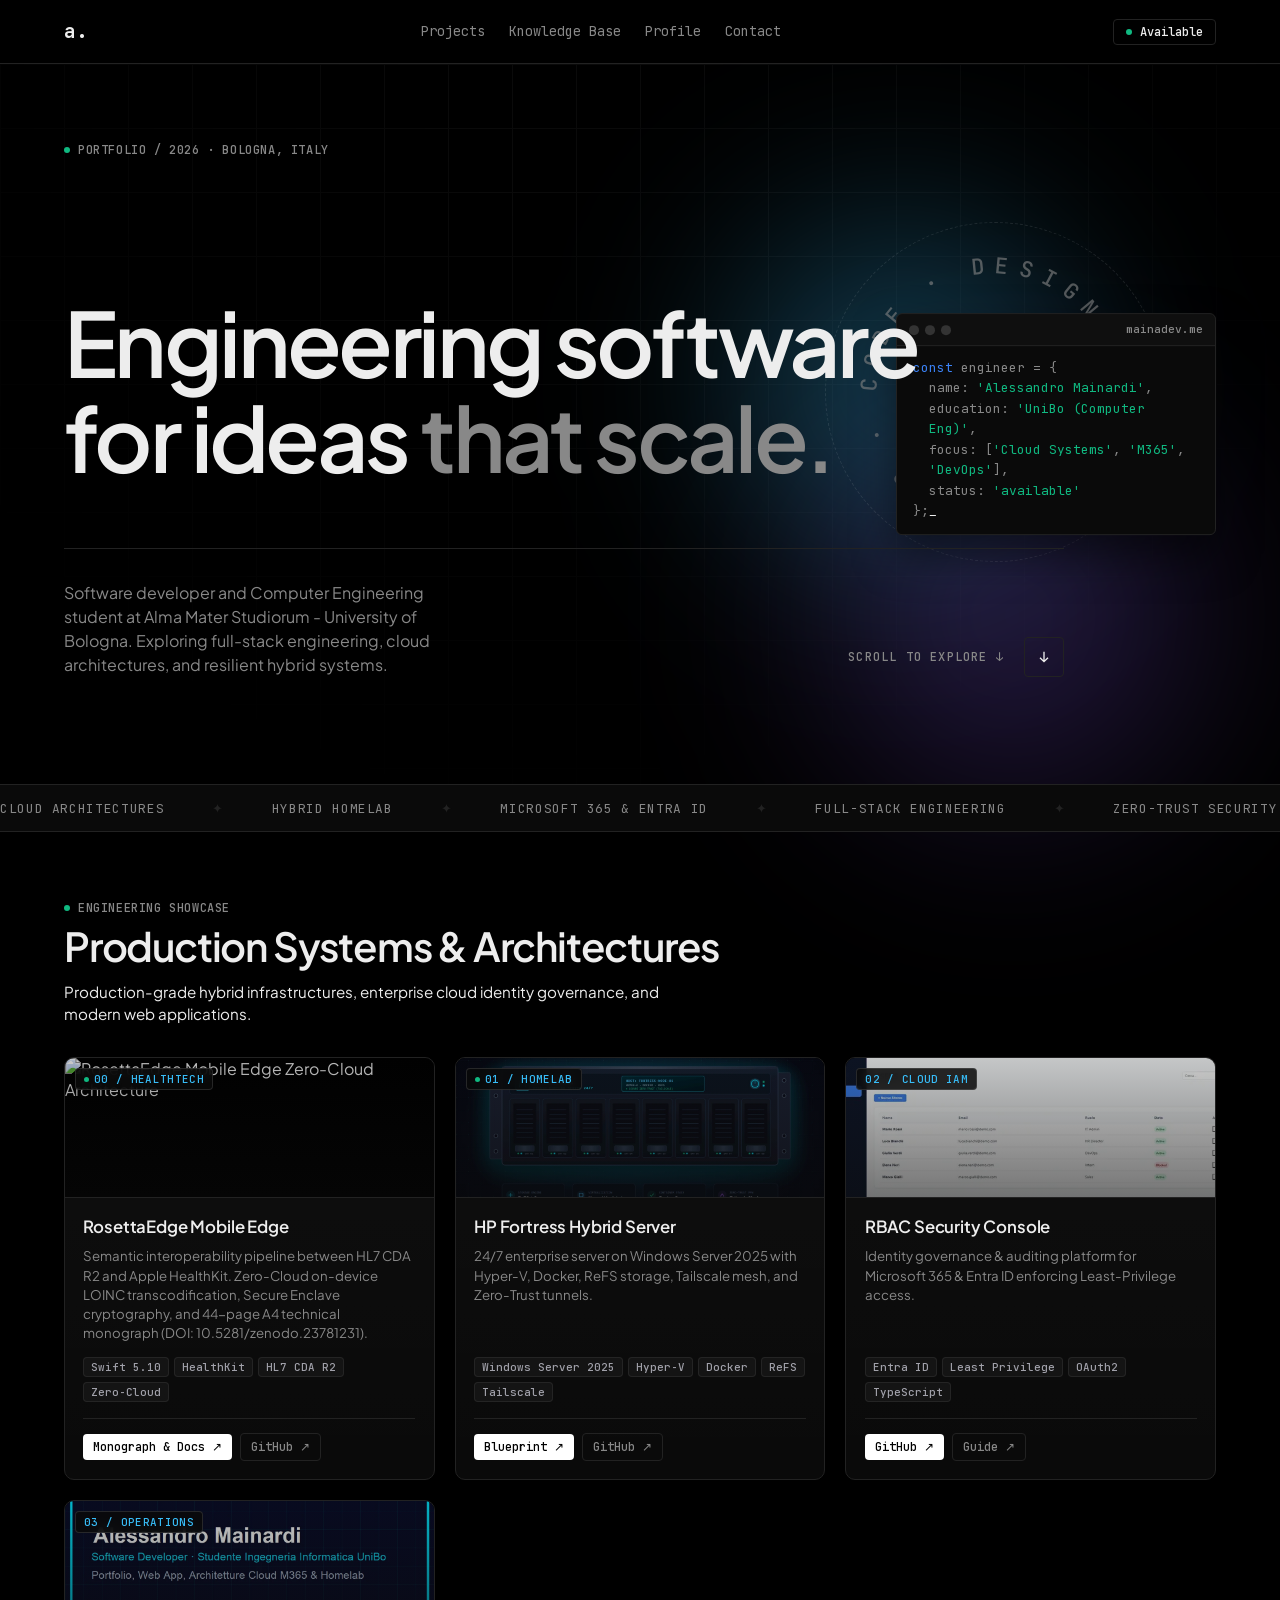
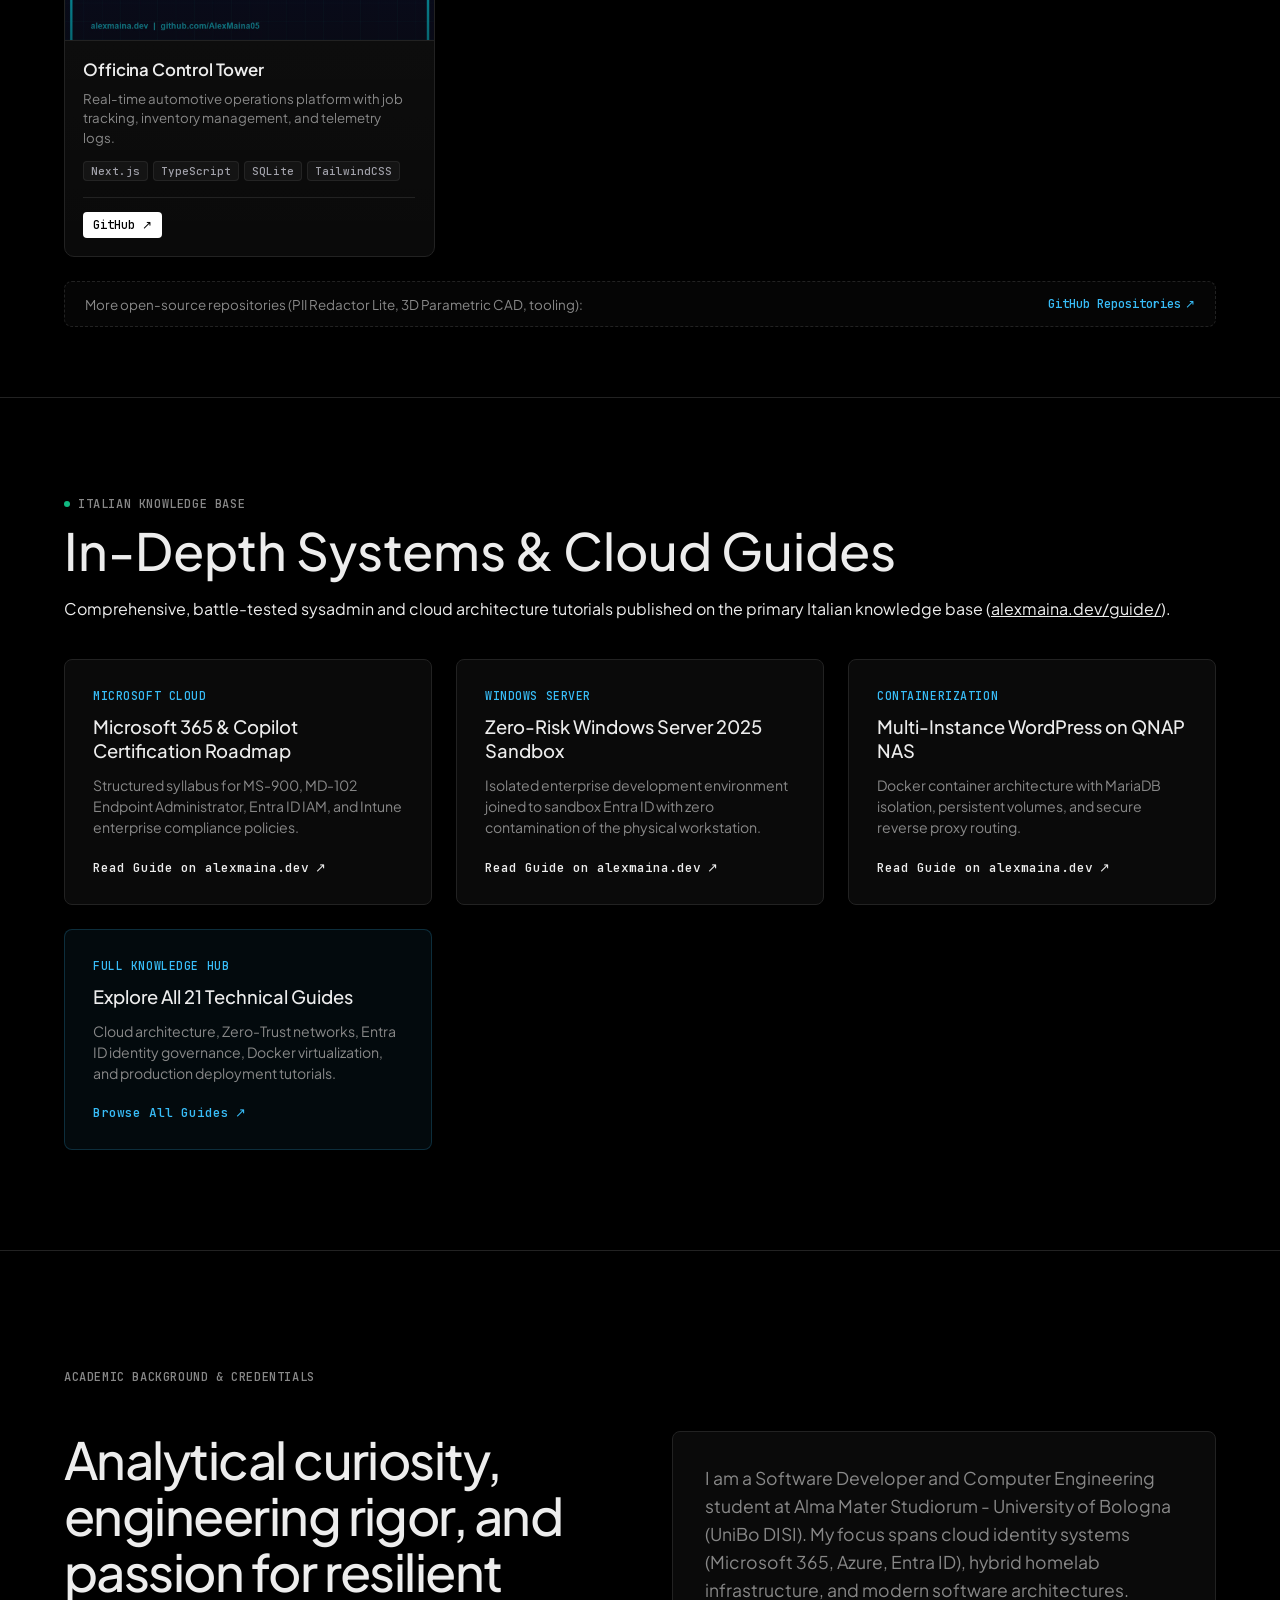
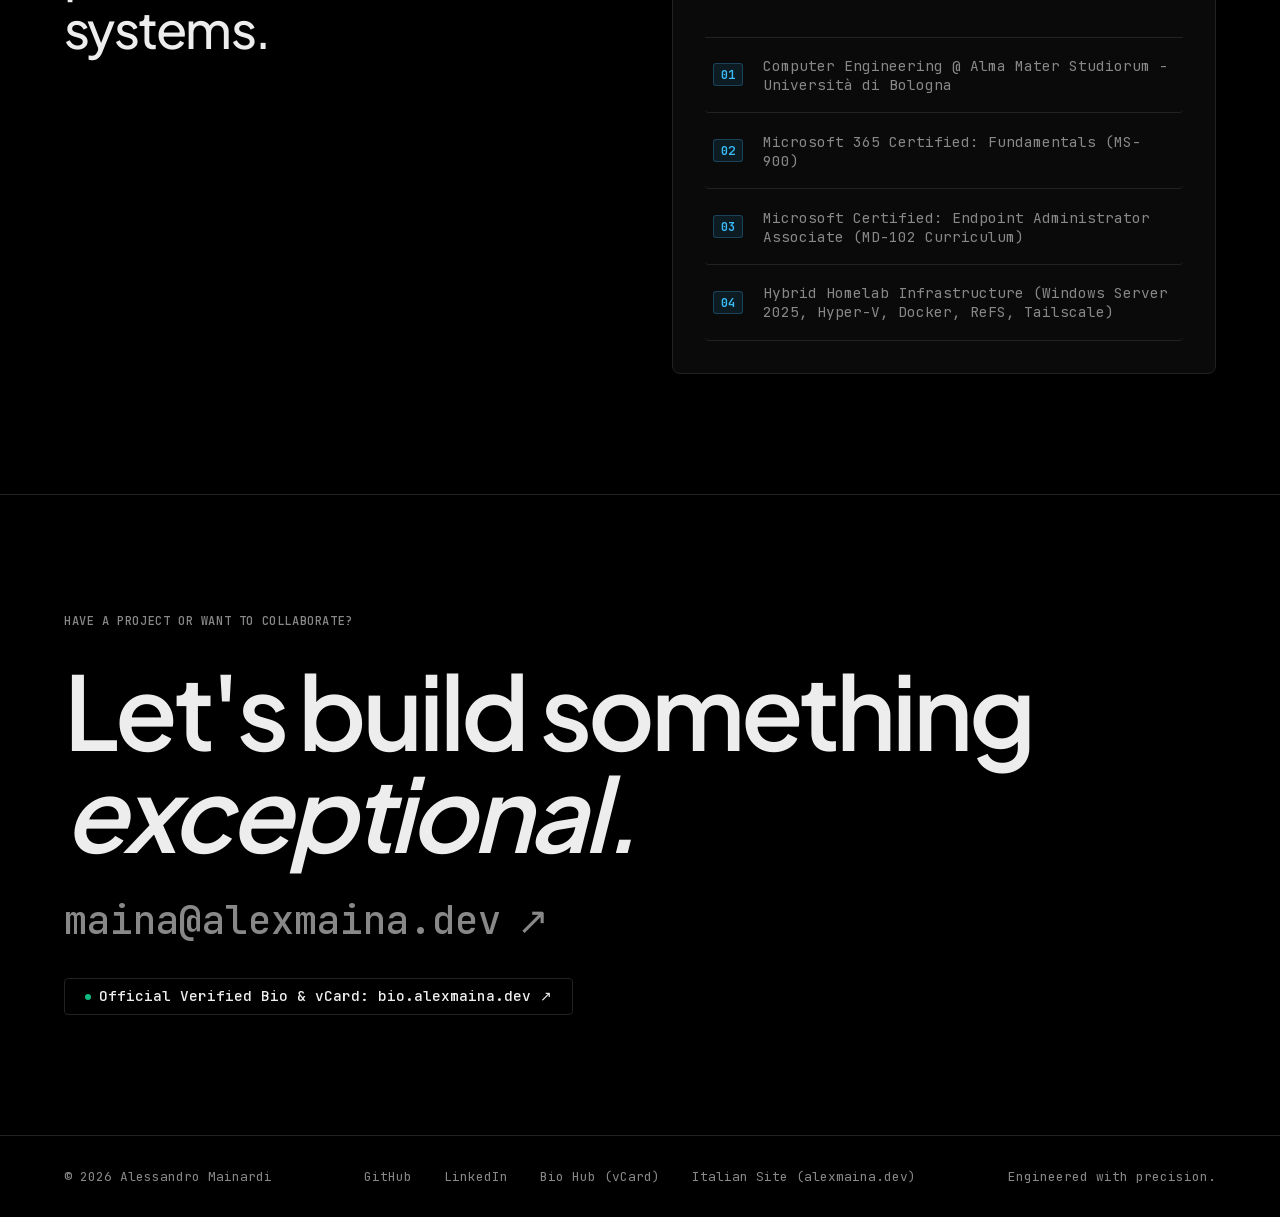
==== commit e5a72978: "Remove UniBo/Android claims, fix credentials, QIDs, offline page" ====
--- a/index.html
+++ b/index.html
@@ -4,7 +4,7 @@
     <meta charset="UTF-8" />
     <meta name="viewport" content="width=device-width, initial-scale=1.0" />
     <title>Alessandro Mainardi | Software Developer & Cloud Systems</title>
-    <meta name="description" content="Official English portfolio of Alessandro Mainardi. Systems engineer and UniBo student specializing in Zero-Cloud architectures, cloud identity and homelabs." />
+    <meta name="description" content="Official English portfolio of Alessandro Mainardi: Computer Engineering student at University of Bologna (DISI), software developer specializing in Microsoft Azure, Entra ID, Zero-Trust architectures, and author of RosettaEdge (HL7 CDA / HealthKit)." />
     <meta name="author" content="Alessandro Mainardi" />
     <meta name="theme-color" content="#000000" />
     <meta name="robots" content="index, follow, max-image-preview:large, max-snippet:-1, max-video-preview:-1" />
@@ -18,9 +18,9 @@
     <meta name="referrer" content="strict-origin-when-cross-origin" />
 
     <!-- Open Graph / Facebook -->
-    <meta property="og:site_name" content="Alessandro Mainardi (English Portfolio)" />
+    <meta property="og:site_name" content="mainadev.me" />
     <meta property="og:title" content="Alessandro Mainardi | Software Developer & Cloud Systems" />
-    <meta property="og:description" content="Software developer and Computer Engineering student at Alma Mater Studiorum - University of Bologna. Specialized in cloud infrastructure, Microsoft 365, and hybrid systems." />
+    <meta property="og:description" content="Official English portfolio of Alessandro Mainardi: Computer Engineering student at University of Bologna (DISI), software developer specializing in Microsoft Azure, Entra ID, Zero-Trust architectures, and author of RosettaEdge (HL7 CDA / HealthKit)." />
     <meta property="og:url" content="https://mainadev.me/" />
     <meta property="og:type" content="profile" />
     <meta property="og:locale" content="en_US" />
@@ -33,7 +33,7 @@
     <!-- Twitter Cards -->
     <meta name="twitter:card" content="summary_large_image" />
     <meta name="twitter:title" content="Alessandro Mainardi | Software Developer & Cloud Systems" />
-    <meta name="twitter:description" content="Software developer and Computer Engineering student at UniBo. Specialized in cloud infrastructure, Microsoft 365, and hybrid systems." />
+    <meta name="twitter:description" content="Official English portfolio of Alessandro Mainardi: Computer Engineering student at University of Bologna (DISI), software developer specializing in Microsoft Azure, Entra ID, Zero-Trust architectures, and author of RosettaEdge (HL7 CDA / HealthKit)." />
     <meta name="twitter:image" content="https://mainadev.me/assets/images/og-preview.png" />
 
     <!-- Favicons -->
@@ -60,12 +60,16 @@
       "@type": "WebSite",
       "@id": "https://mainadev.me/#website",
       "url": "https://mainadev.me/",
-      "name": "Alessandro Mainardi — Software Developer & Cloud Systems",
+      "name": "mainadev.me",
       "description": "Official English portfolio of Alessandro Mainardi: Software developer, Computer Engineering student at UniBo, and cloud systems builder.",
       "inLanguage": "en-US",
       "publisher": {
         "@id": "https://alexmaina.dev/#person"
-      }
+      },
+      "alternateName": [
+        "Alessandro Mainardi",
+        "AlexMaina"
+      ]
     },
     {
       "@type": "ProfilePage",
@@ -96,7 +100,7 @@
           "English"
         ]
       },
-      "description": "Software Developer e studente di Ingegneria Informatica all'Alma Mater Studiorum - Università di Bologna (UniBo), specializzato in architetture cloud Microsoft 365 ed Azure, infrastrutture server ibride e sviluppo full-stack.",
+      "description": "Software Developer and Computer Engineering student at Alma Mater Studiorum - University of Bologna (DISI), specializing in Microsoft 365, Azure Entra ID, Zero-Trust architectures, and hybrid cloud systems. Author of RosettaEdge, a Zero-Cloud mobile-edge architecture for HL7 CDA and Apple HealthKit interoperability.",
       "disambiguatingDescription": "Software developer e studente di Ingegneria Informatica all'Università di Bologna (DISI UniBo, ORCID: 0009-0003-7003-7247, Wikidata: Q141886579); da non confondere con l'avvocato tributarista o lo sceneggiatore di fumetti omonimi.",
       "identifier": [
         {
@@ -273,6 +277,11 @@
           "@type": "DefinedTerm",
           "name": "ReFS",
           "sameAs": "https://www.wikidata.org/wiki/Q1445119"
+        },
+        {
+          "@type": "DefinedTerm",
+          "name": "Cloud Security",
+          "sameAs": "https://www.wikidata.org/wiki/Q370563"
         }
       ],
       "sameAs": [
@@ -326,28 +335,6 @@
             "name": "Microsoft",
             "url": "https://www.microsoft.com"
           }
-        },
-        {
-          "@type": "EducationalOccupationalCredential",
-          "name": "Microsoft Certified: Endpoint Administrator Associate (MD-102 Curriculum)",
-          "credentialCategory": "certification",
-          "url": "https://learn.microsoft.com/certifications/exams/md-102/",
-          "recognizedBy": {
-            "@type": "Organization",
-            "name": "Microsoft",
-            "url": "https://www.microsoft.com"
-          }
-        },
-        {
-          "@type": "EducationalOccupationalCredential",
-          "name": "Configuring and Operating a Hybrid Cloud with Microsoft Azure Stack Hub (Specializzazione AZ-600)",
-          "credentialCategory": "certification",
-          "url": "https://alexmaina.dev/corso-az-600-azure-stack-hub-hybrid-cloud/",
-          "recognizedBy": {
-            "@type": "Organization",
-            "name": "Microsoft",
-            "url": "https://www.microsoft.com"
-          }
         }
       ],
       "givenName": "Alessandro",
@@ -374,35 +361,6 @@
       },
       "publishingPrinciples": "https://alexmaina.dev/privacy/",
       "mainEntityOfPage": "https://alexmaina.dev/#person",
-      "creator": [
-        {
-          "@type": "SoftwareApplication",
-          "@id": "https://alexmaina.dev/RosettaEdge/#software",
-          "name": "RosettaEdge — Mobile Edge Zero-Cloud"
-        },
-        {
-          "@type": "SoftwareSourceCode",
-          "@id": "https://alexmaina.dev/#software-hp-fortress",
-          "name": "HP Fortress Windows Server Automation"
-        },
-        {
-          "@type": "SoftwareSourceCode",
-          "@id": "https://alexmaina.dev/#software-rbac-console",
-          "name": "Entra ID RBAC Management Console"
-        },
-        {
-          "@type": "SoftwareSourceCode",
-          "@id": "https://alexmaina.dev/#software-officina-control-tower",
-          "name": "Officina Control Tower"
-        }
-      ],
-      "author": [
-        {
-          "@type": "ScholarlyArticle",
-          "@id": "https://alexmaina.dev/RosettaEdge/#monografia",
-          "name": "RosettaEdge Monografia Tecnica FSE 2.0 & Apple HealthKit"
-        }
-      ],
       "memberOf": [
         {
           "@type": "EducationalOrganization",
@@ -432,7 +390,10 @@
         "creator": {
           "@id": "https://alexmaina.dev/#person"
         },
-        "copyrightNotice": "© 2026 Alessandro Mainardi"
+        "copyrightNotice": "© 2026 Alessandro Mainardi",
+        "license": "https://creativecommons.org/licenses/by-nc-sa/4.0/",
+        "acquireLicensePage": "https://alexmaina.dev/privacy/",
+        "creditText": "Alessandro Mainardi"
       },
       "description": "24/7 enterprise server on Windows Server 2025 with Hyper-V, Docker, ReFS storage, Tailscale mesh, and Zero-Trust tunnels.",
       "url": "https://alexmaina.dev/hp-fortress-homelab/",
@@ -514,7 +475,9 @@
       "@id": "https://alexmaina.dev/RosettaEdge/#software",
       "name": "RosettaEdge",
       "alternateName": "RosettaEdge iOS/watchOS",
-      "sameAs": "https://www.wikidata.org/wiki/Q142075894",
+      "isBasedOn": {
+        "@id": "https://alexmaina.dev/RosettaEdge/#monografia"
+      },
       "applicationCategory": "HealthApplication",
       "operatingSystem": "iOS 17+, watchOS 10+",
       "url": "https://alexmaina.dev/RosettaEdge/",
@@ -530,7 +493,13 @@
         "Bidirectional HL7 CDA R2 to HealthKit transcoding",
         "Deterministic local validation against LOINC & UCUM",
         "AES-256-GCM encrypted persistence with biometric access"
-      ]
+      ],
+      "offers": {
+        "@type": "Offer",
+        "price": "0",
+        "priceCurrency": "EUR",
+        "availability": "https://schema.org/InStock"
+      }
     },
     {
       "@type": "SiteNavigationElement",
